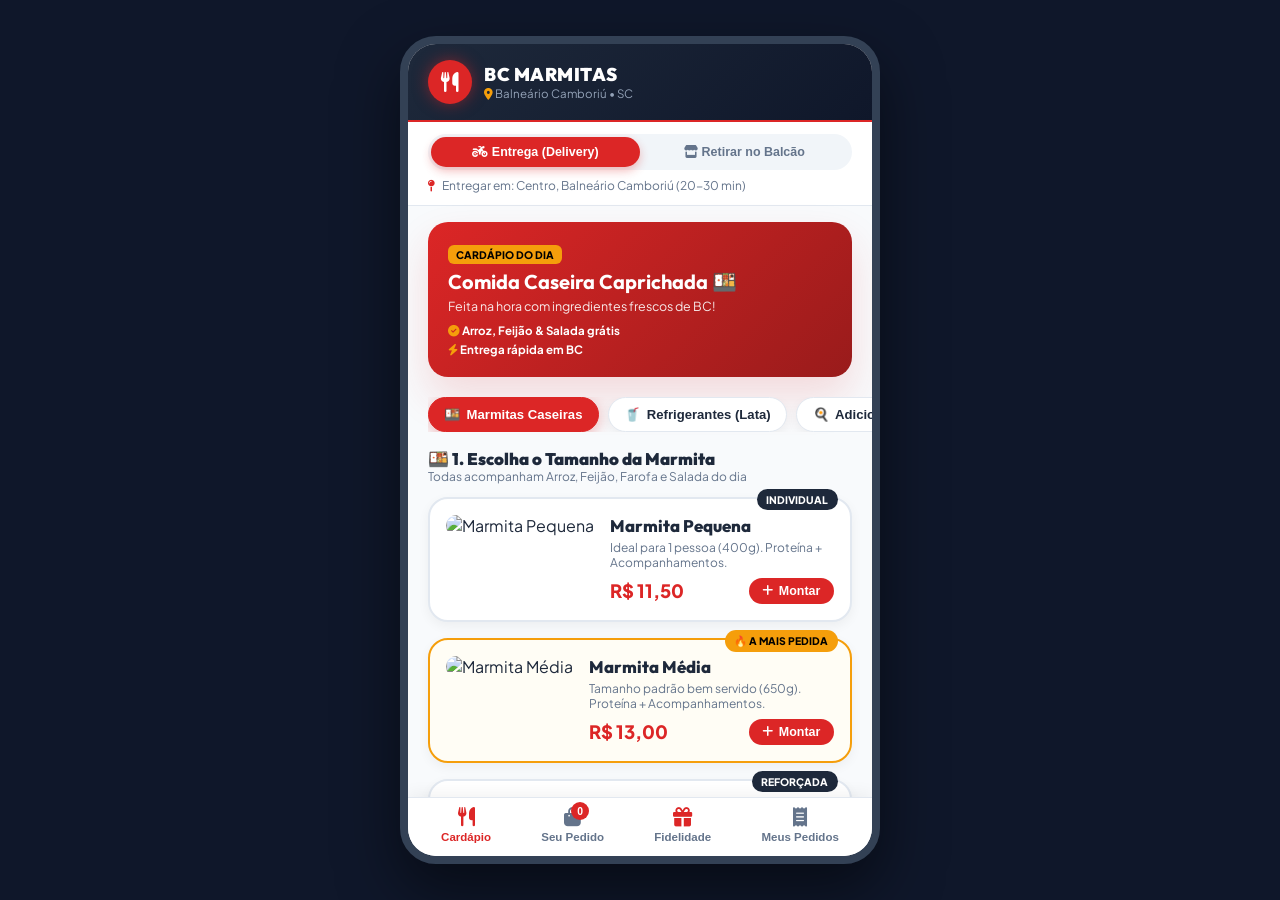
==== index.html @ 0dae3497 "update index.html 23:28" ====
<!DOCTYPE html>
<html lang="pt-BR">
<head>
  <meta charset="UTF-8" />
  <meta name="viewport" content="width=device-width, initial-scale=1.0, maximum-scale=1.0, user-scalable=no" />
  <title>BC Marmitas - Comida Caseira em Balneário Camboriú</title>
  
  <!-- Google Fonts & Font Awesome -->
  <link rel="preconnect" href="https://fonts.googleapis.com" />
  <link rel="preconnect" href="https://fonts.gstatic.com" crossorigin />
  <link href="https://fonts.googleapis.com/css2?family=Plus+Jakarta+Sans:wght@400;500;600;700;800&family=Outfit:wght@600;700;800;900&display=swap" rel="stylesheet" />
  <link rel="stylesheet" href="https://cdnjs.cloudflare.com/ajax/libs/font-awesome/6.4.0/css/all.min.css" />
  
  <link rel="stylesheet" href="styles.css?v=2.0" />
</head>
<body>

  <!-- MOBILE APP CONTAINER FRAME -->
  <div class="mobile-app-shell">

    <!-- RESTAURANT BRANDED HEADER -->
    <header class="app-header brand-header">
      <div class="brand-title-group">
        <div class="brand-logo-circle">
          <i class="fa-solid fa-utensils"></i>
        </div>
        <div class="brand-name-box">
          <h1>BC MARMITAS</h1>
          <p><i class="fa-solid fa-location-dot text-yellow"></i> Balneário Camboriú • SC</p>
        </div>
      </div>
    </header>

    <!-- DELIVERY / PICKUP TOGGLE BAR -->
    <section class="fulfillment-bar">
      <div class="fulfillment-toggle">
        <button class="f-btn active" id="f-btn-delivery" onclick="setFulfillmentMode('delivery')">
          <i class="fa-solid fa-motorcycle"></i> Entrega (Delivery)
        </button>
        <button class="f-btn" id="f-btn-pickup" onclick="setFulfillmentMode('pickup')">
          <i class="fa-solid fa-store"></i> Retirar no Balcão
        </button>
      </div>
      <div class="address-subbar">
        <i class="fa-solid fa-map-pin text-red"></i>
        <span id="delivery-address-display">Entregar em: Centro, Balneário Camboriú (20-30 min)</span>
      </div>
    </section>

    <!-- BANNER PROMO & CARDÁPIO DO DIA -->
    <section class="today-menu-banner">
      <div class="banner-card">
        <span class="banner-badge">CARDÁPIO DO DIA</span>
        <h2>Comida Caseira Caprichada 🍱</h2>
        <p>Feita na hora com ingredientes frescos de BC!</p>
        <div class="banner-features">
          <span><i class="fa-solid fa-circle-check text-yellow"></i> Arroz, Feijão & Salada grátis</span>
          <span><i class="fa-solid fa-bolt text-yellow"></i> Entrega rápida em BC</span>
        </div>
      </div>
    </section>

    <!-- QUICK CATEGORY NAV TABS -->
    <section class="categories-section">
      <div class="categories-scroll" id="categories-container">
        <button class="cat-pill active" data-cat="marmitas" onclick="scrollToSection('sec-marmitas', this)">
          <span class="cat-emoji">🍱</span>
          <span>Marmitas Caseiras</span>
        </button>
        <button class="cat-pill" data-cat="bebidas" onclick="scrollToSection('sec-bebidas', this)">
          <span class="cat-emoji">🥤</span>
          <span>Refrigerantes (Lata)</span>
        </button>
        <button class="cat-pill" data-cat="adicionais" onclick="scrollToSection('sec-adicionais', this)">
          <span class="cat-emoji">🍳</span>
          <span>Adicionais Extras</span>
        </button>
      </div>
    </section>

    <!-- MAIN APP CONTENT (MARMITAS & BEBIDAS CATALOG) -->
    <main class="feed-section">

      <!-- SECTION 1: ECOLHA O TAMANHO DA MARMITA -->
      <section class="catalog-group" id="sec-marmitas">
        <div class="group-header">
          <h3>🍱 1. Escolha o Tamanho da Marmita</h3>
          <p>Todas acompanham Arroz, Feijão, Farofa e Salada do dia</p>
        </div>

        <div class="marmita-sizes-grid">
          
          <!-- MARMITA PEQUENA: R$ 11,50 -->
          <div class="marmita-card" onclick="openMarmitaBuilderModal('pequena', 'Marmita Pequena', 11.50)">
            <div class="marmita-badge">INDIVIDUAL</div>
            <div class="marmita-img">
              <img src="https://images.unsplash.com/photo-1546069901-ba9599a7e63c?w=400" alt="Marmita Pequena" />
            </div>
            <div class="marmita-details">
              <h4>Marmita Pequena</h4>
              <p>Ideal para 1 pessoa (400g). Proteína + Acompanhamentos.</p>
              <div class="marmita-price-row">
                <span class="marmita-price">R$ 11,50</span>
                <button type="button" class="btn-select-marmita" onclick="openMarmitaBuilderModal('pequena', 'Marmita Pequena', 11.50)"><i class="fa-solid fa-plus"></i> Montar</button>
              </div>
            </div>
          </div>

          <!-- MARMITA MÉDIA: R$ 13,00 -->
          <div class="marmita-card popular-card" onclick="openMarmitaBuilderModal('media', 'Marmita Média', 13.00)">
            <div class="marmita-badge badge-popular">🔥 A MAIS PEDIDA</div>
            <div class="marmita-img">
              <img src="https://images.unsplash.com/photo-1543339308-43e59d6b73a6?w=400" alt="Marmita Média" />
            </div>
            <div class="marmita-details">
              <h4>Marmita Média</h4>
              <p>Tamanho padrão bem servido (650g). Proteína + Acompanhamentos.</p>
              <div class="marmita-price-row">
                <span class="marmita-price">R$ 13,00</span>
                <button type="button" class="btn-select-marmita" onclick="openMarmitaBuilderModal('media', 'Marmita Média', 13.00)"><i class="fa-solid fa-plus"></i> Montar</button>
              </div>
            </div>
          </div>

          <!-- MARMITA GRANDE: R$ 15,00 -->
          <div class="marmita-card" onclick="openMarmitaBuilderModal('grande', 'Marmita Grande', 15.00)">
            <div class="marmita-badge">REFORÇADA</div>
            <div class="marmita-img">
              <img src="https://images.unsplash.com/photo-1547592180-85f173990554?w=400" alt="Marmita Grande" />
            </div>
            <div class="marmita-details">
              <h4>Marmita Grande</h4>
              <p>Para quem tem bastante fome (850g). Proteína farta + Acompanhamentos.</p>
              <div class="marmita-price-row">
                <span class="marmita-price">R$ 15,00</span>
                <button type="button" class="btn-select-marmita" onclick="openMarmitaBuilderModal('grande', 'Marmita Grande', 15.00)"><i class="fa-solid fa-plus"></i> Montar</button>
              </div>
            </div>
          </div>

        </div>
      </section>

      <!-- SECTION 2: REFRIGERANTES LATA -->
      <section class="catalog-group margin-top-lg" id="sec-bebidas">
        <div class="group-header">
          <h3>🥤 2. Refrigerantes & Bebidas (Lata 350ml)</h3>
          <p>Geladinhas para acompanhar sua refeição em BC</p>
        </div>

        <div class="drinks-list" id="drinks-container">
          <!-- JS Rendered Drinks -->
        </div>
      </section>

      <!-- SECTION 3: ADICIONAIS EXTRAS -->
      <section class="catalog-group margin-top-lg" id="sec-adicionais">
        <div class="group-header">
          <h3>🍳 3. Adicionais & Extras</h3>
          <p>Deixe sua marmita ainda mais gostosa</p>
        </div>

        <div class="extras-list" id="extras-container">
          <!-- JS Rendered Extras -->
        </div>
      </section>

    </main>

    <!-- FIXED FLOATING ORDER CART BAR (BARRA FIXA SEU PEDIDO) -->
    <div class="sticky-cart-bar" id="sticky-cart-bar" style="display: none;" onclick="toggleCartDrawer()">
      <div class="sticky-cart-info">
        <div class="sticky-cart-count-badge" id="sticky-cart-count">1</div>
        <div class="sticky-cart-text">
          <span>Ver Seu Pedido</span>
          <small id="sticky-cart-subtext">BC Marmitas</small>
        </div>
      </div>
      <div class="sticky-cart-total-group">
        <strong id="sticky-cart-total">R$ 13,00</strong>
        <i class="fa-solid fa-chevron-right"></i>
      </div>
    </div>

    <!-- BOTTOM FLOATING NAVIGATION BAR -->
    <nav class="bottom-nav">
      <button class="nav-item active" onclick="switchMainTab('home', this)">
        <i class="fa-solid fa-utensils"></i>
        <span>Cardápio</span>
      </button>
      <button class="nav-item nav-item-cart" onclick="toggleCartDrawer()">
        <div class="cart-icon-box">
          <i class="fa-solid fa-bag-shopping"></i>
          <span class="nav-cart-badge" id="nav-cart-count">0</span>
        </div>
        <span>Seu Pedido</span>
      </button>
      <button class="nav-item" onclick="openLoyaltyModal()">
        <i class="fa-solid fa-gift text-red"></i>
        <span>Fidelidade</span>
      </button>
      <button class="nav-item" onclick="openMyOrdersModal()">
        <i class="fa-solid fa-receipt"></i>
        <span>Meus Pedidos</span>
      </button>
    </nav>

  </div>

  <!-- MODAL: PROGRAMA DE FIDELIDADE (CUPOM / PONTOS) -->
  <div class="modal-overlay" id="modal-loyalty">
    <div class="modal-content modal-full-height">
      <div class="modal-header bg-red">
        <div>
          <h3>🎁 Clube Fidelidade BC Marmitas</h3>
          <span style="font-size: 0.8rem; opacity: 0.9;">R$ 1,00 gasto = 1 Ponto de Recompensa!</span>
        </div>
        <button class="btn-close-modal" onclick="closeLoyaltyModal()"><i class="fa-solid fa-xmark"></i></button>
      </div>

      <div class="modal-body" style="padding: 1.25rem;">
        
        <!-- STATE A: NÃO LOGADO (CADASTRO / LOGIN) -->
        <div id="loyalty-auth-container">
          <div style="text-align: center; background: #fff5f5; border: 1px dashed #fca5a5; padding: 1.25rem; border-radius: var(--radius-md); margin-bottom: 1.25rem;">
            <i class="fa-solid fa-crown" style="font-size: 2.2rem; color: #dc2626; margin-bottom: 0.5rem;"></i>
            <h4 style="color: var(--color-dark); margin-bottom: 0.25rem;">Junte pontos e troque por marmitas e refri grátis!</h4>
            <p style="font-size: 0.82rem; color: var(--color-muted);">Cadastre seu WhatsApp em 30 segundos e ganhe <strong>20 pontos de bônus</strong> na hora!</p>
          </div>

          <!-- TOGGLE ENTRE LOGIN E CADASTRO -->
          <div style="display: flex; gap: 0.5rem; margin-bottom: 1rem;">
            <button type="button" class="btn btn-secondary btn-full active" id="btn-loyalty-tab-login" onclick="switchLoyaltyAuthTab('login')">Entrar na Minha Conta</button>
            <button type="button" class="btn btn-secondary btn-full" id="btn-loyalty-tab-reg" onclick="switchLoyaltyAuthTab('register')">Criar Nova Conta</button>
          </div>

          <!-- FORM LOGIN -->
          <form id="form-loyalty-login" onsubmit="handleLoyaltyLogin(event)">
            <div class="form-group">
              <label for="loyalty-login-phone">Seu WhatsApp (Celular)</label>
              <input type="tel" id="loyalty-login-phone" placeholder="(47) 99999-8888" required />
            </div>
            <div class="form-group margin-top-sm">
              <label for="loyalty-login-pass">Sua Senha</label>
              <input type="password" id="loyalty-login-pass" placeholder="Digite sua senha..." required />
            </div>
            <button type="submit" class="btn btn-primary btn-red btn-full margin-top-md">
              <i class="fa-solid fa-right-to-bracket"></i> Entrar no Clube Fidelidade
            </button>
          </form>

          <!-- FORM CADASTRO -->
          <form id="form-loyalty-register" onsubmit="handleLoyaltyRegister(event)" style="display: none;">
            <div class="form-group">
              <label for="loyalty-reg-name">Seu Nome Completo</label>
              <input type="text" id="loyalty-reg-name" placeholder="Ex: João da Silva" required />
            </div>
            <div class="form-group margin-top-sm">
              <label for="loyalty-reg-phone">Seu WhatsApp (DDD + Número)</label>
              <input type="tel" id="loyalty-reg-phone" placeholder="47999998888" required />
            </div>
            <div class="form-group margin-top-sm">
              <label for="loyalty-reg-pass">Crie uma Senha Fácil</label>
              <input type="password" id="loyalty-reg-pass" placeholder="Crie uma senha..." required />
            </div>
            <button type="submit" class="btn btn-primary btn-red btn-full margin-top-md">
              <i class="fa-solid fa-user-plus"></i> Criar Minha Conta e Ganhar 20 Pontos
            </button>
          </form>
        </div>

        <!-- STATE B: LOGADO (SALDO + CATÁLOGO DE PRÊMIOS) -->
        <div id="loyalty-dashboard-container" style="display: none;">
          <div style="background: linear-gradient(135deg, #1e293b 0%, #0f172a 100%); color: white; padding: 1.25rem; border-radius: var(--radius-md); margin-bottom: 1.25rem; position: relative;">
            <span style="font-size: 0.78rem; text-transform: uppercase; letter-spacing: 1px; color: #f87171; font-weight: 700;">Cartão Fidelidade</span>
            <h3 style="font-size: 1.2rem; margin: 0.2rem 0;" id="loyalty-user-name">Olá, Cliente!</h3>
            <p style="font-size: 0.8rem; opacity: 0.8;" id="loyalty-user-phone">Whats: (47) 99999-8888</p>
            
            <div style="margin-top: 1rem; background: rgba(255,255,255,0.1); padding: 0.75rem 1rem; border-radius: var(--radius-sm); display: flex; justify-content: space-between; align-items: center;">
              <span>Seu Saldo Atual:</span>
              <strong style="font-size: 1.4rem; color: #facc15;" id="loyalty-user-points">⭐ 0 Pontos</strong>
            </div>

            <button onclick="handleLoyaltyLogout()" style="position: absolute; top: 1rem; right: 1rem; background: rgba(255,255,255,0.15); border: none; color: white; font-size: 0.75rem; padding: 0.35rem 0.65rem; border-radius: 20px; cursor: pointer;">
              Sair
            </button>
          </div>

          <h4 style="font-family: var(--font-heading); color: var(--color-dark); margin-bottom: 0.75rem; font-size: 1.05rem;">
            🎁 Catálogo de Prêmios para Resgatar
          </h4>
          <p style="font-size: 0.8rem; color: var(--color-muted); margin-bottom: 1rem;">
            Resgate seus pontos por cupons e produtos grátis no seu pedido:
          </p>

          <div id="rewards-catalog-list" style="display: flex; flex-direction: column; gap: 0.75rem;">
            <!-- JS Rendered Rewards -->
          </div>
        </div>

      </div>
    </div>
  </div>

  <!-- MODAL: MONTAR MARMITA PASSO A PASSO -->
  <div class="modal-overlay" id="modal-marmita-builder">
    <div class="modal-content modal-full-height">
      <div class="modal-header bg-red">
        <div>
          <h3 id="builder-modal-title">Montar Marmita Média</h3>
          <span style="font-size: 0.8rem; opacity: 0.9;" id="builder-modal-price">Valor Base: R$ 13,00</span>
        </div>
        <button class="btn-close-modal" onclick="closeMarmitaBuilderModal()"><i class="fa-solid fa-xmark"></i></button>
      </div>

      <div class="builder-body">
        
        <!-- PASSO 1: ACOMPANHAMENTOS BASE -->
        <div class="builder-section">
          <h4 class="step-header">1. Acompanhamentos da Marmita <span class="text-red">*</span></h4>
          <div class="options-group" id="sides-options-container">
            <label class="checkbox-option">
              <input type="checkbox" name="marmita-sides" value="Arroz Branco Soltinho" checked />
              <span>🍚 Arroz Soltinho</span>
            </label>
            <label class="checkbox-option">
              <input type="checkbox" name="marmita-sides" value="Feijão Caseiro no Alho" checked />
              <span>🫘 Feijão Caseiro Temperado</span>
            </label>
            <label class="checkbox-option">
              <input type="checkbox" name="marmita-sides" value="Macarrão ao Molho" checked />
              <span>🍝 Macarrão ao Molho Caseiro</span>
            </label>
          </div>
        </div>

        <!-- PASSO 2: CARNE / PROTEÍNA -->
        <div class="builder-section margin-top-md">
          <h4 class="step-header">2. Escolha a Carne / Proteína <span class="text-red">*</span></h4>
          <div class="options-group" id="protein-options-container">
            <label class="radio-option">
              <input type="radio" name="marmita-protein" value="Bife de Carne na Chapa" checked />
              <div class="radio-content">
                <strong>🥩 Carne (Bife de Alcatra / Grelhada na Chapa)</strong>
                <small>Carne macia grelhada na hora com tempero da casa</small>
              </div>
            </label>

            <label class="radio-option">
              <input type="radio" name="marmita-protein" value="Frango Grelhado" />
              <div class="radio-content">
                <strong>🍗 Frango Grelhado</strong>
                <small>Peito de frango suculento grelhado na chapa com ervas</small>
              </div>
            </label>

            <label class="radio-option">
              <input type="radio" name="marmita-protein" value="Frango Empanado" />
              <div class="radio-content">
                <strong>🧀 Frango Empanado (Crocante à Parmegiana)</strong>
                <small>Frango empanado bem crocante com queijo derretido</small>
              </div>
            </label>
          </div>
        </div>

        <!-- PASSO 3: REFRIGERANTE OU ÁGUA -->
        <div class="builder-section margin-top-md">
          <h4 class="step-header">3. Escolha o Refrigerante ou Água (Opcional)</h4>
          <div class="options-group" id="drink-selection-container">
            <label class="radio-option">
              <input type="radio" name="marmita-drink" value="sem_bebida" data-price="0.00" onchange="calcBuilderTotal()" checked />
              <div class="radio-content">
                <strong>❌ Sem Bebida</strong>
                <small>Apenas a marmita caprichada</small>
              </div>
            </label>

            <label class="radio-option">
              <input type="radio" name="marmita-drink" value="Coca-Cola Lata 350ml (+ R$ 5,00)" data-price="5.00" onchange="calcBuilderTotal()" />
              <div class="radio-content">
                <strong>🥤 Coca-Cola Lata 350ml (+ R$ 5,00)</strong>
                <small>Geladinha</small>
              </div>
            </label>

            <label class="radio-option">
              <input type="radio" name="marmita-drink" value="Coca-Cola Zero Lata 350ml (+ R$ 5,00)" data-price="5.00" onchange="calcBuilderTotal()" />
              <div class="radio-content">
                <strong>🥤 Coca-Cola Zero Lata 350ml (+ R$ 5,00)</strong>
                <small>Geladinha</small>
              </div>
            </label>

            <label class="radio-option">
              <input type="radio" name="marmita-drink" value="Guaraná Antarctica Lata 350ml (+ R$ 5,00)" data-price="5.00" onchange="calcBuilderTotal()" />
              <div class="radio-content">
                <strong>🥤 Guaraná Antarctica Lata 350ml (+ R$ 5,00)</strong>
                <small>Geladinho</small>
              </div>
            </label>

            <label class="radio-option">
              <input type="radio" name="marmita-drink" value="Fanta Laranja Lata 350ml (+ R$ 5,00)" data-price="5.00" onchange="calcBuilderTotal()" />
              <div class="radio-content">
                <strong>🥤 Fanta Laranja Lata 350ml (+ R$ 5,00)</strong>
                <small>Geladinha</small>
              </div>
            </label>

            <label class="radio-option">
              <input type="radio" name="marmita-drink" value="Sprite Lata 350ml (+ R$ 5,00)" data-price="5.00" onchange="calcBuilderTotal()" />
              <div class="radio-content">
                <strong>🥤 Sprite Lata 350ml (+ R$ 5,00)</strong>
                <small>Geladinha</small>
              </div>
            </label>

            <label class="radio-option">
              <input type="radio" name="marmita-drink" value="Água Mineral sem Gás 500ml (+ R$ 3,50)" data-price="3.50" onchange="calcBuilderTotal()" />
              <div class="radio-content">
                <strong>💧 Água Mineral sem Gás 500ml (+ R$ 3,50)</strong>
                <small>Fresca</small>
              </div>
            </label>

            <label class="radio-option">
              <input type="radio" name="marmita-drink" value="Água Mineral com Gás 500ml (+ R$ 4,00)" data-price="4.00" onchange="calcBuilderTotal()" />
              <div class="radio-content">
                <strong>💧 Água Mineral com Gás 500ml (+ R$ 4,00)</strong>
                <small>Geladinha com gás</small>
              </div>
            </label>
          </div>
        </div>

        <!-- OBSERVAÇÕES DO CLIENTE -->
        <div class="builder-section margin-top-md">
          <h4 class="step-header">Observações para a Cozinha</h4>
          <input type="text" id="marmita-notes" placeholder="Ex: Sem cebola, feijão por baixo..." />
        </div>

      </div>

      <div class="builder-footer">
        <div class="builder-total-box">
          <span>Total desta Marmita:</span>
          <strong id="builder-final-price" class="text-red">R$ 13,00</strong>
        </div>
        <button class="btn btn-primary btn-red btn-glow" onclick="confirmAddMarmitaToCart()">
          <i class="fa-solid fa-cart-plus"></i> Adicionar ao Pedido
        </button>
      </div>
    </div>
  </div>

  <!-- DRAWER: SEU PEDIDO / SACOLA -->
  <div class="drawer-overlay" id="cart-drawer-overlay" onclick="toggleCartDrawer()"></div>
  <aside class="cart-drawer" id="cart-drawer">
    <div class="drawer-header bg-red">
      <h3><i class="fa-solid fa-bag-shopping"></i> Seu Pedido - BC Marmitas</h3>
      <button class="btn-close-drawer" onclick="toggleCartDrawer()"><i class="fa-solid fa-xmark"></i></button>
    </div>

    <!-- Step 1: Items List -->
    <div class="drawer-body" id="cart-step-items">
      <div class="cart-items-list" id="cart-items-container">
        <!-- JS Rendered Cart Items -->
      </div>

      <div class="cart-checkout-details" id="cart-details-box">
        
        <!-- Bairro de Balneário Camboriú -->
        <div class="form-group margin-top-md">
          <label for="checkout-bairro-bc"><i class="fa-solid fa-map-pin text-red"></i> Seu Bairro em Balneário Camboriú</label>
          <select id="checkout-bairro-bc" onchange="updateDeliveryFeeBC()">
            <option value="Centro" data-fee="3.00">Centro (Taxa R$ 3,00)</option>
            <option value="Barra Norte" data-fee="4.00">Barra Norte (Taxa R$ 4,00)</option>
            <option value="Barra Sul" data-fee="4.00">Barra Sul (Taxa R$ 4,00)</option>
            <option value="Nações" data-fee="3.00">Bairro das Nações (Taxa R$ 3,00)</option>
            <option value="Estados" data-fee="3.50">Bairro dos Estados (Taxa R$ 3,50)</option>
            <option value="Ariribá" data-fee="5.00">Ariribá (Taxa R$ 5,00)</option>
            <option value="Vila Real" data-fee="4.00">Vila Real (Taxa R$ 4,00)</option>
            <option value="Pioneiros" data-fee="4.00">Pioneiros (Taxa R$ 4,00)</option>
            <option value="Retirada Balcao" data-fee="0.00">🛍️ Retirar no Balcão (Sem Taxa)</option>
          </select>
        </div>

        <div class="form-group margin-top-sm">
          <label for="checkout-address-input">Rua e Número da Entrega</label>
          <input type="text" id="checkout-address-input" placeholder="Ex: Av. Brasil, 1500 - Apto 402" required />
        </div>

        <div class="form-group margin-top-sm">
          <label for="checkout-payment-method"><i class="fa-solid fa-wallet text-red"></i> Forma de Pagamento</label>
          <select id="checkout-payment-method">
            <option value="pix">⚡ PIX (Aprovação Instantânea)</option>
            <option value="card">💳 Cartão de Crédito/Débito na Entrega</option>
            <option value="cash">💵 Dinheiro (Troco na Entrega)</option>
          </select>
        </div>

        <div class="cart-summary-box margin-top-md">
          <div class="summary-row">
            <span>Subtotal Refeições:</span>
            <span id="cart-subtotal">R$ 0,00</span>
          </div>
          <div class="summary-row">
            <span>Taxa de Entrega (BC):</span>
            <span id="cart-fee-display">R$ 3,00</span>
          </div>
          <div class="summary-row total-row">
            <span>Total a Pagar:</span>
            <strong id="cart-total-price" class="text-red">R$ 0,00</strong>
          </div>
        </div>
      </div>
    </div>

    <!-- Step 2: PIX Checkout Confirmation -->
    <div class="drawer-body" id="cart-step-pix" style="display: none;">
      <div class="pix-payment-box">
        <div class="pix-badge"><i class="fa-solid fa-qrcode"></i> CHAVE PIX - BC MARMITAS</div>
        <p class="pix-instructions">Escaneie o QR Code ou copie o código abaixo para pagar no app do seu banco:</p>
        
        <div class="qr-code-wrapper">
          <img src="https://api.qrserver.com/v1/create-qr-code/?size=180x180&data=00020126580014br.gov.bcb.pix0136bcmarmitas-bc-santa-catarina-pix-key" alt="QR Code PIX BC Marmitas" />
        </div>

        <div class="pix-copy-box margin-top-md">
          <input type="text" readonly id="pix-copy-input" value="00020126580014br.gov.bcb.pix0136bcmarmitas-pix-chave-99120" />
          <button class="btn btn-secondary" onclick="copyPixCode()"><i class="fa-solid fa-copy"></i> Copiar</button>
        </div>

        <button class="btn btn-success btn-full margin-top-md" onclick="confirmPaymentAndSendToKitchen()">
          <i class="fa-solid fa-check-circle"></i> Enviar Pedido para a Cozinha!
        </button>
      </div>
    </div>

    <div class="drawer-footer" id="cart-footer-actions">
      <button class="btn btn-secondary" onclick="clearCart()">Limpar</button>
      <button class="btn btn-primary btn-red btn-glow" onclick="proceedToCheckoutPayment()">
        <i class="fa-solid fa-arrow-right"></i> Finalizar Pedido
      </button>
    </div>
  </aside>

  <!-- MODAL: MEUS PEDIDOS & ACOMPANHAMENTO -->
  <div class="modal-overlay" id="modal-my-orders">
    <div class="modal-content modal-lg">
      <div class="modal-header bg-dark">
        <h3><i class="fa-solid fa-receipt text-red"></i> Acompanhe seu Pedido em BC</h3>
        <button class="btn-close-modal" onclick="closeMyOrdersModal()"><i class="fa-solid fa-xmark"></i></button>
      </div>

      <div class="modal-body" style="padding: 1.5rem;">
        <div id="user-orders-tracker-list">
          <!-- JS Rendered Orders -->
        </div>
      </div>
    </div>
  </div>

  <!-- Toast Notification Container -->
  <div class="toast-container" id="toast-container"></div>

  <!-- JavaScript -->
  <script src="app.js?v=2.0"></script>
</body>
</html>
---- styles.css ----
/* ==========================================
   BC MARMITAS - MOBILE APP CSS DESIGN SYSTEM
   Balneário Camboriú - Santa Catarina
   ========================================== */

:root {
  /* Color Tokens */
  --color-red: #dc2626;
  --color-red-dark: #991b1b;
  --color-red-light: #fef2f2;
  --color-yellow: #f59e0b;
  --color-amber: #d97706;
  --color-emerald: #10b981;
  --color-dark: #1e293b;
  --color-muted: #64748b;
  --bg-app: #f8fafc;
  --bg-surface: #ffffff;
  --border-color: #e2e8f0;
  
  /* Layout & Fonts */
  --font-main: 'Plus Jakarta Sans', sans-serif;
  --font-heading: 'Outfit', sans-serif;
  --radius-sm: 8px;
  --radius-md: 14px;
  --radius-lg: 20px;
  --radius-full: 999px;
  --shadow-sm: 0 4px 12px rgba(0, 0, 0, 0.05);
  --shadow-md: 0 10px 25px rgba(0, 0, 0, 0.08);
  --shadow-lg: 0 20px 40px rgba(220, 38, 38, 0.15);
}

* {
  box-sizing: border-box;
  margin: 0;
  padding: 0;
  -webkit-tap-highlight-color: transparent;
}

body {
  font-family: var(--font-main);
  background: #0f172a;
  color: var(--color-dark);
  display: flex;
  justify-content: center;
  align-items: center;
  min-height: 100vh;
  padding: 0;
}

/* App Shell (Mobile Frame Simulation on Desktop) */
.mobile-app-shell {
  width: 100%;
  max-width: 480px;
  height: 100vh;
  max-height: 920px;
  background: var(--bg-app);
  box-shadow: 0 25px 60px rgba(0, 0, 0, 0.5);
  display: flex;
  flex-direction: column;
  position: relative;
  overflow-y: auto;
  overflow-x: hidden;
  border-radius: 0;
}

@media (min-width: 520px) {
  .mobile-app-shell {
    border-radius: 36px;
    height: 92vh;
    border: 8px solid #334155;
  }
}

/* Telas Reais de Celular (Mobile Native Sticky/Fixed Navigation) */
@media (max-width: 519px) {
  .bottom-nav {
    position: fixed !important;
    bottom: 0 !important;
    left: 0 !important;
    right: 0 !important;
    width: 100% !important;
    z-index: 99 !important;
  }

  .sticky-cart-bar {
    position: fixed !important;
    bottom: 64px !important;
    left: 1rem !important;
    right: 1rem !important;
    z-index: 98 !important;
  }
}

/* App Branded Header */
.app-header.brand-header {
  background: linear-gradient(135deg, #1e293b 0%, #0f172a 100%);
  color: #ffffff;
  padding: 1rem 1.25rem;
  display: flex;
  justify-content: space-between;
  align-items: center;
  position: sticky;
  top: 0;
  z-index: 50;
  border-bottom: 2px solid var(--color-red);
}

.brand-title-group {
  display: flex;
  align-items: center;
  gap: 0.75rem;
}

.brand-logo-circle {
  width: 44px;
  height: 44px;
  background: var(--color-red);
  color: #ffffff;
  border-radius: 50%;
  display: flex;
  justify-content: center;
  align-items: center;
  font-size: 1.25rem;
  box-shadow: 0 0 15px rgba(220, 38, 38, 0.5);
}

.brand-name-box h1 {
  font-family: var(--font-heading);
  font-size: 1.15rem;
  font-weight: 900;
  letter-spacing: 0.5px;
}

.brand-name-box p {
  font-size: 0.72rem;
  color: #94a3b8;
}

.btn-partner-toggle {
  background: rgba(220, 38, 38, 0.2);
  color: #ffffff;
  border: 1px solid var(--color-red);
  padding: 0.4rem 0.75rem;
  border-radius: var(--radius-full);
  font-size: 0.75rem;
  font-weight: 800;
  cursor: pointer;
  display: flex;
  align-items: center;
  gap: 0.35rem;
}

/* Fulfillment Mode Bar (Delivery vs Pickup) */
.fulfillment-bar {
  background: var(--bg-surface);
  padding: 0.75rem 1.25rem;
  border-bottom: 1px solid var(--border-color);
}

.fulfillment-toggle {
  display: flex;
  background: #f1f5f9;
  border-radius: var(--radius-full);
  padding: 3px;
}

.f-btn {
  flex: 1;
  background: transparent;
  border: none;
  padding: 0.5rem;
  border-radius: var(--radius-full);
  font-size: 0.78rem;
  font-weight: 800;
  color: var(--color-muted);
  cursor: pointer;
  transition: all 0.2s ease;
}

.f-btn.active {
  background: var(--color-red);
  color: #ffffff;
  box-shadow: 0 4px 10px rgba(220, 38, 38, 0.3);
}

.address-subbar {
  display: flex;
  align-items: center;
  gap: 0.4rem;
  font-size: 0.75rem;
  color: var(--color-muted);
  margin-top: 0.5rem;
}

/* Banner Cardápio do Dia */
.today-menu-banner {
  padding: 1rem 1.25rem 0.5rem;
}

.banner-card {
  background: linear-gradient(135deg, #dc2626 0%, #991b1b 100%);
  color: #ffffff;
  border-radius: var(--radius-lg);
  padding: 1.25rem;
  box-shadow: var(--shadow-lg);
}

.banner-badge {
  background: var(--color-yellow);
  color: #000000;
  font-weight: 900;
  font-size: 0.65rem;
  padding: 0.2rem 0.5rem;
  border-radius: 6px;
  text-transform: uppercase;
}

.banner-card h2 {
  font-family: var(--font-heading);
  font-size: 1.25rem;
  margin: 0.4rem 0 0.2rem;
}

.banner-card p {
  font-size: 0.78rem;
  opacity: 0.9;
  margin-bottom: 0.6rem;
}

.banner-features {
  display: flex;
  flex-direction: column;
  gap: 0.25rem;
  font-size: 0.72rem;
  font-weight: 700;
}

/* Categories Horizontal Scroll */
.categories-section {
  padding: 0.75rem 0 0.5rem 1.25rem;
}

.categories-scroll {
  display: flex;
  gap: 0.6rem;
  overflow-x: auto;
  padding-right: 1.25rem;
  scrollbar-width: none;
}

.categories-scroll::-webkit-scrollbar {
  display: none;
}

.cat-pill {
  background: var(--bg-surface);
  border: 1px solid var(--border-color);
  padding: 0.55rem 0.95rem;
  border-radius: var(--radius-full);
  display: flex;
  align-items: center;
  gap: 0.4rem;
  white-space: nowrap;
  font-size: 0.82rem;
  font-weight: 700;
  color: var(--color-dark);
  cursor: pointer;
  transition: all 0.2s ease;
  box-shadow: var(--shadow-sm);
}

.cat-pill.active {
  background: var(--color-red);
  color: #ffffff;
  border-color: var(--color-red);
  box-shadow: 0 4px 14px rgba(220, 38, 38, 0.3);
}

/* Main Catalog Feed */
.feed-section {
  padding: 0.5rem 1.25rem 6rem;
  flex: 1;
}

.catalog-group {
  margin-bottom: 1.5rem;
}

.group-header {
  margin-bottom: 0.85rem;
}

.group-header h3 {
  font-family: var(--font-heading);
  font-size: 1.05rem;
  font-weight: 900;
  color: var(--color-dark);
}

.group-header p {
  font-size: 0.75rem;
  color: var(--color-muted);
}

/* Marmita Sizes Cards Grid */
.marmita-sizes-grid {
  display: flex;
  flex-direction: column;
  gap: 1rem;
}

.marmita-card {
  background: var(--bg-surface);
  border-radius: var(--radius-lg);
  padding: 1rem;
  display: flex;
  gap: 1rem;
  border: 2px solid var(--border-color);
  box-shadow: var(--shadow-sm);
  position: relative;
  cursor: pointer;
  transition: all 0.2s ease;
}

.marmita-card:hover {
  transform: translateY(-2px);
  border-color: var(--color-red);
  box-shadow: var(--shadow-md);
}

.marmita-card.popular-card {
  border-color: var(--color-yellow);
  background: #fffdf5;
}

.marmita-badge {
  position: absolute;
  top: -10px;
  right: 12px;
  background: var(--color-dark);
  color: #ffffff;
  font-size: 0.65rem;
  font-weight: 900;
  padding: 0.25rem 0.6rem;
  border-radius: var(--radius-full);
}

.marmita-badge.badge-popular {
  background: var(--color-yellow);
  color: #000000;
}

.marmita-img img {
  width: 85px;
  height: 85px;
  border-radius: var(--radius-md);
  object-fit: cover;
}

.marmita-details {
  flex: 1;
  display: flex;
  flex-direction: column;
  justify-content: space-between;
}

.marmita-details h4 {
  font-family: var(--font-heading);
  font-size: 1.05rem;
  font-weight: 800;
  color: var(--color-dark);
}

.marmita-details p {
  font-size: 0.75rem;
  color: var(--color-muted);
  margin: 0.2rem 0 0.5rem;
}

.marmita-price-row {
  display: flex;
  justify-content: space-between;
  align-items: center;
}

.marmita-price {
  font-size: 1.15rem;
  font-weight: 900;
  color: var(--color-red);
}

.btn-select-marmita {
  background: var(--color-red);
  color: #ffffff;
  border: none;
  padding: 0.4rem 0.85rem;
  border-radius: var(--radius-full);
  font-size: 0.78rem;
  font-weight: 800;
  cursor: pointer;
  display: flex;
  align-items: center;
  gap: 0.35rem;
}

/* Drinks & Extras Cards List */
.drinks-list, .extras-list {
  display: flex;
  flex-direction: column;
  gap: 0.75rem;
}

.item-row-card {
  background: var(--bg-surface);
  border-radius: var(--radius-md);
  padding: 0.85rem;
  display: flex;
  justify-content: space-between;
  align-items: center;
  border: 1px solid var(--border-color);
}

.item-row-info h5 {
  font-family: var(--font-heading);
  font-size: 0.92rem;
  font-weight: 800;
  color: var(--color-dark);
}

.item-row-info span {
  font-size: 0.88rem;
  font-weight: 800;
  color: var(--color-red);
}

/* Fixed Floating Order Cart Bar (Barra Fixa de Seu Pedido) */
.sticky-cart-bar {
  position: sticky;
  bottom: 62px;
  left: 0;
  right: 0;
  margin: 0 1rem 0.5rem;
  background: linear-gradient(135deg, #dc2626 0%, #991b1b 100%);
  color: #ffffff;
  border-radius: var(--radius-lg);
  padding: 0.75rem 1rem;
  display: flex;
  justify-content: space-between;
  align-items: center;
  box-shadow: 0 10px 25px rgba(220, 38, 38, 0.45);
  cursor: pointer;
  z-index: 55;
  animation: slideUp 0.3s ease;
}

@keyframes slideUp {
  from { transform: translateY(20px); opacity: 0; }
  to { transform: translateY(0); opacity: 1; }
}

.sticky-cart-info {
  display: flex;
  align-items: center;
  gap: 0.75rem;
}

.sticky-cart-count-badge {
  background: #ffffff;
  color: var(--color-red);
  font-weight: 900;
  font-size: 0.85rem;
  width: 28px;
  height: 28px;
  border-radius: 50%;
  display: flex;
  justify-content: center;
  align-items: center;
  box-shadow: 0 2px 6px rgba(0, 0, 0, 0.2);
}

.sticky-cart-text {
  display: flex;
  flex-direction: column;
}

.sticky-cart-text span {
  font-family: var(--font-heading);
  font-size: 0.92rem;
  font-weight: 800;
}

.sticky-cart-text small {
  font-size: 0.72rem;
  opacity: 0.9;
}

.sticky-cart-total-group {
  display: flex;
  align-items: center;
  gap: 0.5rem;
  font-size: 1.05rem;
  font-weight: 900;
}

/* Bottom Floating Navigation Bar (Fixa no Rodapé) */
.bottom-nav {
  position: sticky;
  bottom: 0;
  left: 0;
  right: 0;
  background: var(--bg-surface);
  border-top: 1px solid var(--border-color);
  display: flex;
  justify-content: space-around;
  align-items: center;
  padding: 0.6rem 0.5rem 0.8rem;
  z-index: 50;
  margin-top: auto;
  box-shadow: 0 -4px 15px rgba(0, 0, 0, 0.05);
}

.nav-item {
  background: transparent;
  border: none;
  display: flex;
  flex-direction: column;
  align-items: center;
  gap: 0.25rem;
  color: var(--color-muted);
  font-size: 0.72rem;
  font-weight: 700;
  cursor: pointer;
}

.nav-item i {
  font-size: 1.2rem;
}

.nav-item.active {
  color: var(--color-red);
}

.nav-item-cart {
  position: relative;
}

.cart-icon-box {
  position: relative;
}

.nav-cart-badge {
  position: absolute;
  top: -6px;
  right: -8px;
  background: var(--color-red);
  color: #ffffff;
  font-size: 0.65rem;
  font-weight: 900;
  width: 18px;
  height: 18px;
  border-radius: 50%;
  display: flex;
  justify-content: center;
  align-items: center;
}

/* Modals & Marmita Builder */
.modal-overlay,
.drawer-overlay {
  position: fixed;
  top: 0;
  left: 0;
  right: 0;
  bottom: 0;
  background: rgba(15, 23, 42, 0.6);
  backdrop-filter: blur(4px);
  z-index: 100;
  display: none;
  justify-content: center;
  align-items: center;
}

.modal-overlay.active,
.drawer-overlay.active {
  display: flex !important;
}

.modal-content {
  background: var(--bg-surface);
  width: 92%;
  max-width: 540px;
  border-radius: var(--radius-lg);
  overflow: hidden;
  box-shadow: 0 25px 50px rgba(0, 0, 0, 0.25);
  max-height: 88vh;
  display: flex;
  flex-direction: column;
}

.modal-lg {
  max-width: 820px;
}

.modal-full-height {
  width: 100%;
  max-width: 480px;
  height: 100%;
  max-height: 100%;
  border-radius: 0;
}

.modal-header {
  padding: 1.25rem 1.5rem;
  display: flex;
  justify-content: space-between;
  align-items: center;
  color: #ffffff;
}

.modal-header.bg-red {
  background: linear-gradient(135deg, #dc2626 0%, #991b1b 100%);
}

.modal-header.bg-dark {
  background: #1e293b;
}

.btn-close-modal,
.btn-close-drawer {
  background: rgba(255, 255, 255, 0.2);
  border: none;
  color: #ffffff;
  width: 32px;
  height: 32px;
  border-radius: 50%;
  display: flex;
  justify-content: center;
  align-items: center;
  cursor: pointer;
}

/* Marmita Builder Body & Options */
.builder-body {
  padding: 1.25rem;
  overflow-y: auto;
  flex: 1;
}

.builder-section {
  background: #f8fafc;
  border-radius: var(--radius-md);
  padding: 1rem;
  border: 1px solid var(--border-color);
}

.step-header {
  font-family: var(--font-heading);
  font-size: 0.92rem;
  font-weight: 800;
  color: var(--color-dark);
  margin-bottom: 0.75rem;
}

.options-group {
  display: flex;
  flex-direction: column;
  gap: 0.6rem;
}

.radio-option, .checkbox-option {
  display: flex;
  align-items: flex-start;
  gap: 0.6rem;
  background: #ffffff;
  padding: 0.7rem 0.85rem;
  border-radius: var(--radius-sm);
  border: 1px solid var(--border-color);
  cursor: pointer;
}

.radio-content strong {
  font-size: 0.85rem;
  color: var(--color-dark);
  display: block;
}

.radio-content small {
  font-size: 0.75rem;
  color: var(--color-muted);
}

.builder-footer {
  padding: 1rem 1.25rem;
  background: #ffffff;
  border-top: 1px solid var(--border-color);
  display: flex;
  justify-content: space-between;
  align-items: center;
}

.builder-total-box {
  display: flex;
  flex-direction: column;
}

.builder-total-box span {
  font-size: 0.72rem;
  color: var(--color-muted);
}

.builder-total-box strong {
  font-size: 1.25rem;
}

/* Cart Drawer */
.cart-drawer {
  position: fixed;
  top: 0;
  right: -100%;
  width: 100%;
  max-width: 440px;
  height: 100%;
  background: var(--bg-surface);
  z-index: 110;
  box-shadow: -10px 0 30px rgba(0, 0, 0, 0.2);
  display: flex;
  flex-direction: column;
  transition: right 0.3s cubic-bezier(0.4, 0, 0.2, 1);
}

.cart-drawer.active {
  right: 0;
}

.drawer-header {
  padding: 1.25rem 1.5rem;
  color: #ffffff;
  display: flex;
  justify-content: space-between;
  align-items: center;
}

.drawer-header.bg-red {
  background: linear-gradient(135deg, #dc2626 0%, #991b1b 100%);
}

.drawer-body {
  padding: 1.25rem;
  flex: 1;
  overflow-y: auto;
}

.cart-items-list {
  display: flex;
  flex-direction: column;
  gap: 0.75rem;
}

.cart-item-row {
  display: flex;
  justify-content: space-between;
  align-items: flex-start;
  padding: 0.85rem;
  background: #f8fafc;
  border-radius: var(--radius-md);
  border: 1px solid var(--border-color);
}

.cart-item-info strong {
  font-size: 0.88rem;
  color: var(--color-dark);
  display: block;
}

.cart-item-info small {
  color: var(--color-muted);
  font-size: 0.75rem;
}

.cart-qty-controls {
  display: flex;
  align-items: center;
  gap: 0.5rem;
}

.btn-qty {
  background: #ffffff;
  border: 1px solid var(--border-color);
  width: 26px;
  height: 26px;
  border-radius: 6px;
  font-weight: 800;
  cursor: pointer;
}

.cart-summary-box {
  background: #f8fafc;
  border: 1px solid var(--border-color);
  padding: 1rem;
  border-radius: var(--radius-md);
  margin-top: 1rem;
}

.summary-row {
  display: flex;
  justify-content: space-between;
  font-size: 0.85rem;
  margin-bottom: 0.4rem;
}

.summary-row.total-row {
  border-top: 1px solid var(--border-color);
  padding-top: 0.6rem;
  margin-top: 0.6rem;
  font-size: 1.05rem;
  font-weight: 900;
}

.drawer-footer {
  padding: 1rem 1.25rem;
  background: #f8fafc;
  border-top: 1px solid var(--border-color);
  display: flex;
  gap: 0.75rem;
}

/* Partner Portal Tabs and Forms */
.partner-tabs {
  display: flex;
  gap: 0.4rem;
  overflow-x: auto;
  padding: 0.85rem 1.25rem;
  background: #f8fafc;
  border-bottom: 1px solid var(--border-color);
}

.partner-tab-btn {
  background: #ffffff;
  border: 1px solid var(--border-color);
  padding: 0.5rem 0.85rem;
  border-radius: 20px;
  font-size: 0.8rem;
  font-weight: 800;
  cursor: pointer;
  white-space: nowrap;
}

.partner-tab-btn.active {
  background: var(--color-red);
  color: #ffffff;
  border-color: var(--color-red);
}

.partner-tab-pane {
  display: none;
}

.partner-tab-pane.active {
  display: block;
}

.orders-table-wrapper {
  overflow-x: auto;
}

.admin-orders-table {
  width: 100%;
  border-collapse: collapse;
  font-size: 0.82rem;
}

.admin-orders-table th,
.admin-orders-table td {
  padding: 0.75rem 0.5rem;
  text-align: left;
  border-bottom: 1px solid var(--border-color);
}

.admin-orders-table th {
  background: #f1f5f9;
  font-weight: 800;
  color: var(--color-muted);
}

.status-pill {
  padding: 0.2rem 0.5rem;
  border-radius: 12px;
  font-size: 0.7rem;
  font-weight: 800;
}

.status-pending { background: #fef3c7; color: #b45309; }
.status-paid { background: #dbeafe; color: #1d4ed8; }
.status-delivered { background: #d1fae5; color: #047857; }

/* Buttons & Inputs System */
.btn {
  padding: 0.65rem 1.25rem;
  border-radius: var(--radius-md);
  font-weight: 800;
  font-size: 0.88rem;
  font-family: inherit;
  border: none;
  cursor: pointer;
  display: inline-flex;
  align-items: center;
  justify-content: center;
  gap: 0.5rem;
  transition: all 0.2s ease;
}

.btn-primary.btn-red {
  background: var(--color-red);
  color: #ffffff;
}

.btn-primary.btn-red:hover {
  background: var(--color-red-dark);
}

.btn-secondary {
  background: #e2e8f0;
  color: var(--color-dark);
}

.btn-success {
  background: var(--color-emerald);
  color: #ffffff;
}

.btn-full {
  width: 100%;
}

.form-group {
  display: flex;
  flex-direction: column;
  gap: 0.35rem;
}

.form-group label {
  font-size: 0.8rem;
  font-weight: 700;
  color: var(--color-dark);
}

.form-group input,
.form-group select,
.form-group textarea {
  width: 100%;
  padding: 0.7rem 0.85rem;
  border: 1px solid var(--border-color);
  border-radius: var(--radius-sm);
  font-family: inherit;
  font-size: 0.88rem;
  outline: none;
}

.form-row {
  display: grid;
  grid-template-columns: 1fr 1fr;
  gap: 0.85rem;
}

.margin-top-md { margin-top: 1rem; }
.margin-top-sm { margin-top: 0.5rem; }
.margin-top-lg { margin-top: 1.5rem; }
.text-red { color: var(--color-red); }
.text-yellow { color: var(--color-yellow); }
.text-success { color: var(--color-emerald); }

/* Toast Notifications */
.toast-container {
  position: fixed;
  bottom: 2rem;
  left: 50%;
  transform: translateX(-50%);
  z-index: 200;
  display: flex;
  flex-direction: column;
  gap: 0.5rem;
}

.toast {
  background: #1e293b;
  color: #ffffff;
  padding: 0.75rem 1.25rem;
  border-radius: var(--radius-full);
  font-size: 0.82rem;
  font-weight: 700;
  box-shadow: 0 10px 25px rgba(0, 0, 0, 0.3);
  display: flex;
  align-items: center;
  gap: 0.5rem;
}

.toast-success { border-left: 4px solid var(--color-emerald); }
.toast-warning { border-left: 4px solid var(--color-yellow); }
.toast-info { border-left: 4px solid #3b82f6; }
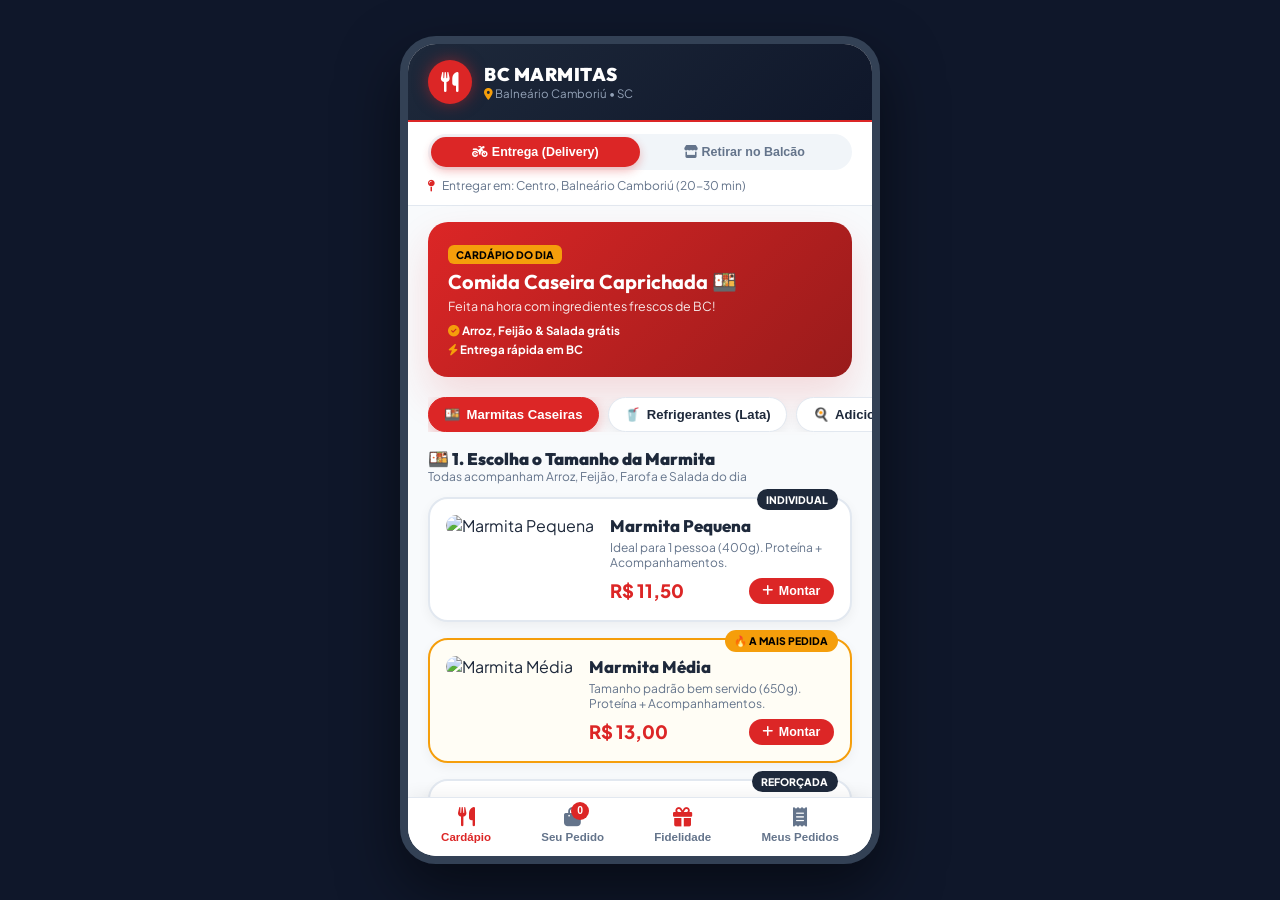
==== commit d4328f37: "update index.html 19:42" ====
--- a/index.html
+++ b/index.html
@@ -566,6 +566,6 @@
   <div class="toast-container" id="toast-container"></div>
 
   <!-- JavaScript -->
-  <script src="app.js?v=2.0"></script>
+  <script src="app.js?v=2.2"></script>
 </body>
 </html>
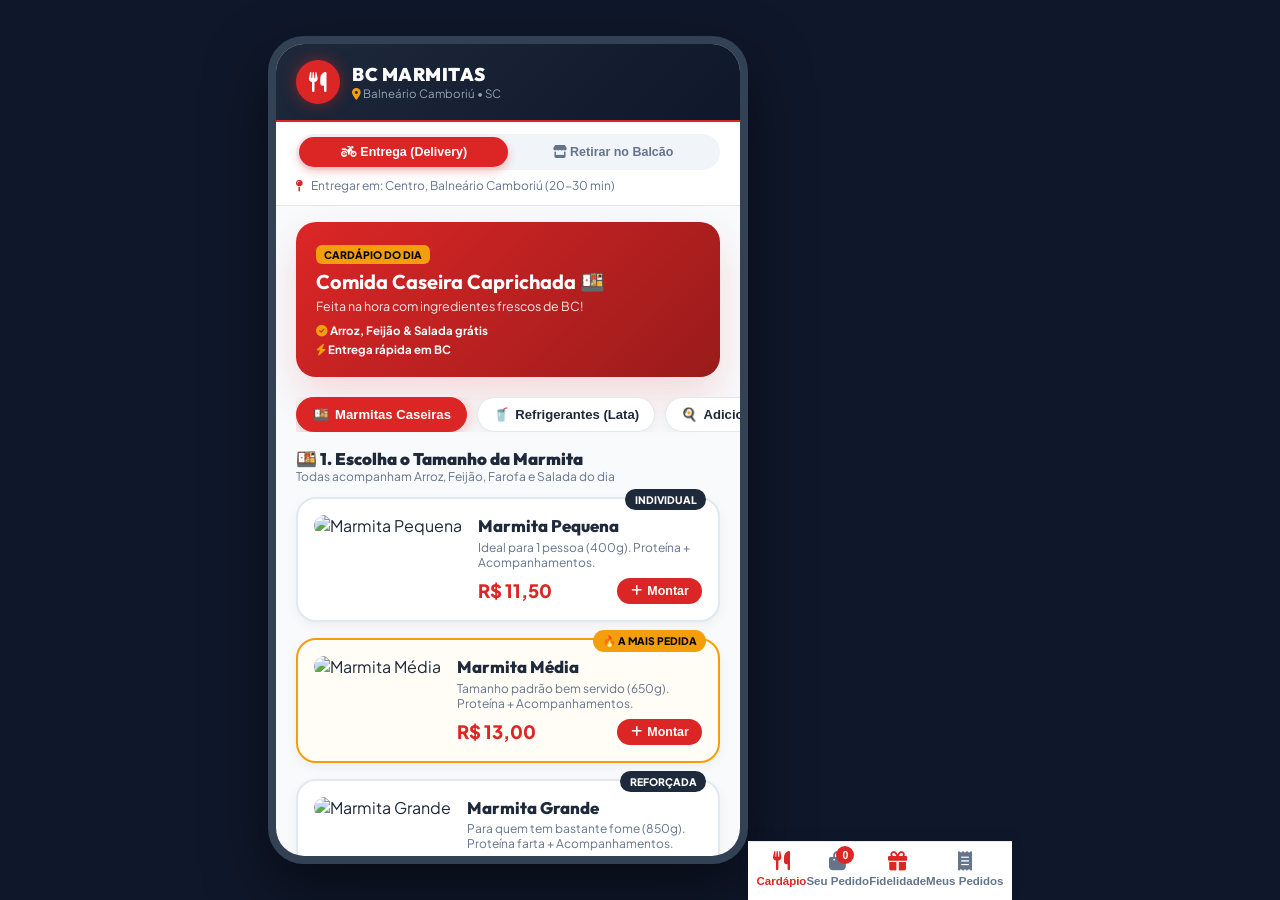
==== commit 1c59152f: "update index.html 10:25" ====
--- a/index.html
+++ b/index.html
@@ -182,7 +182,15 @@
       </div>
     </div>
 
-    <!-- BOTTOM FLOATING NAVIGATION BAR -->
+    <!-- FOOTER DIREITOS AUTORAIS -->
+    <footer style="text-align: center; padding: 1.5rem 1rem 5rem 1rem; font-size: 0.78rem; color: #64748b; border-top: 1px solid #e2e8f0; margin-top: 2rem;">
+      <p>© 2026 BC Marmitas • Todos os direitos reservados</p>
+      <p style="margin-top: 0.25rem; font-weight: 700; color: #dc2626;">Desenvolvido por Eliéder Vicente</p>
+    </footer>
+
+  </div>
+
+  <!-- BOTTOM FLOATING NAVIGATION BAR -->
     <nav class="bottom-nav">
       <button class="nav-item active" onclick="switchMainTab('home', this)">
         <i class="fa-solid fa-utensils"></i>
@@ -562,10 +570,31 @@
     </div>
   </div>
 
+  <!-- MODAL: CUPOM / COMPROVANTE DIGITAL -->
+  <div class="modal-overlay" id="modal-receipt">
+    <div class="modal-content" style="max-width: 480px;">
+      <div class="modal-header bg-dark">
+        <h3><i class="fa-solid fa-receipt text-red"></i> Comprovante do Pedido</h3>
+        <button class="btn-close-modal" onclick="closeReceiptModal()"><i class="fa-solid fa-xmark"></i></button>
+      </div>
+      <div class="modal-body" id="receipt-modal-body" style="padding: 1.25rem;">
+        <!-- JS Rendered Receipt -->
+      </div>
+      <div class="modal-footer" style="padding: 1rem 1.25rem; display: flex; flex-direction: column; gap: 0.5rem; background: #fff;">
+        <button class="btn btn-primary btn-full" onclick="sendReceiptWhatsApp()">
+          <i class="fa-brands fa-whatsapp"></i> Enviar Comprovante no WhatsApp
+        </button>
+        <button class="btn btn-secondary btn-full" onclick="printOrderReceipt()">
+          <i class="fa-solid fa-print"></i> Imprimir Cupom / Salvar PDF
+        </button>
+      </div>
+    </div>
+  </div>
+
   <!-- Toast Notification Container -->
   <div class="toast-container" id="toast-container"></div>
 
   <!-- JavaScript -->
-  <script src="app.js?v=2.2"></script>
+  <script src="app.js?v=2.3"></script>
 </body>
 </html>
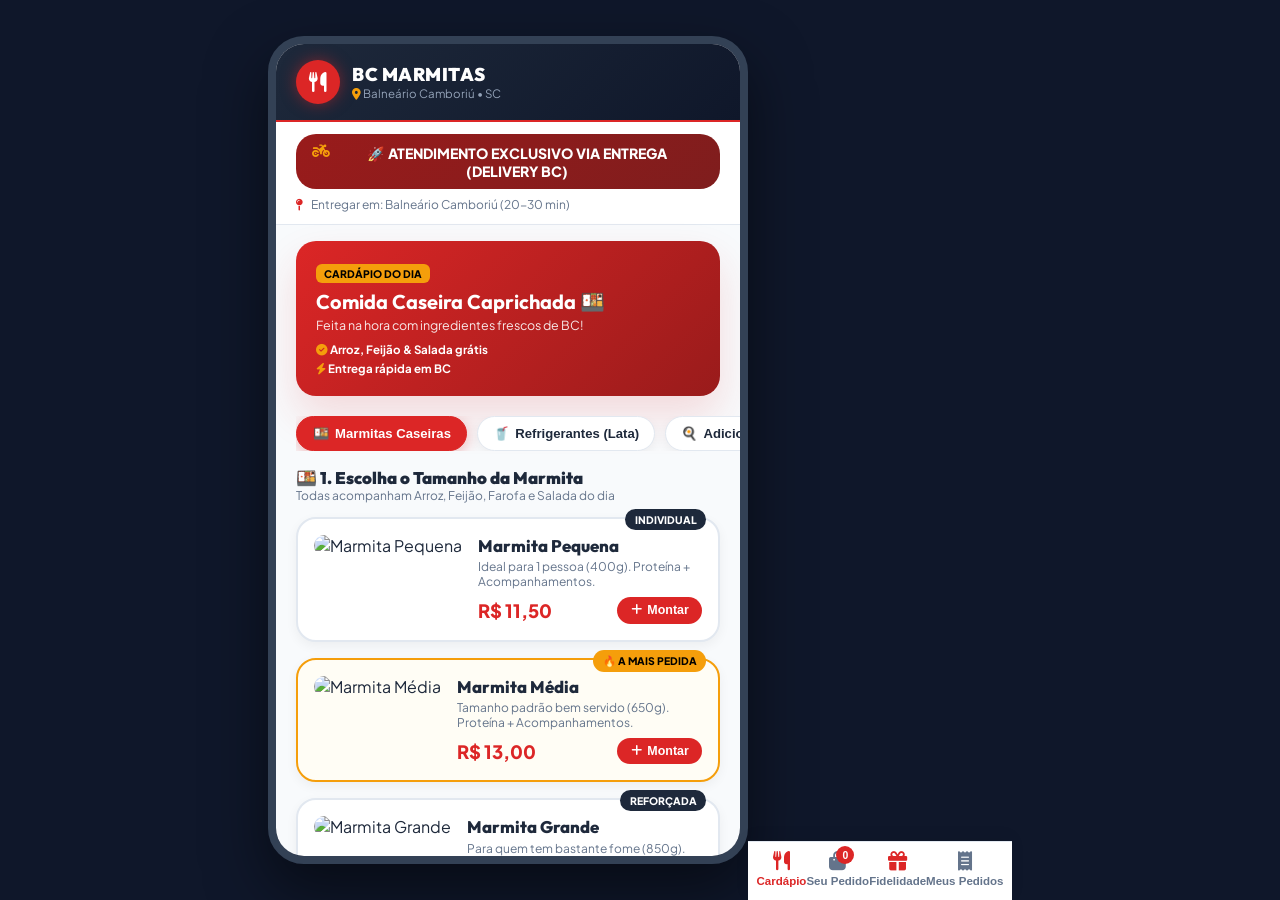
==== commit a8e5ab04: "update index.html 10:42" ====
--- a/index.html
+++ b/index.html
@@ -31,19 +31,14 @@
       </div>
     </header>
 
-    <!-- DELIVERY / PICKUP TOGGLE BAR -->
+    <!-- DELIVERY ONLY BAR -->
     <section class="fulfillment-bar">
-      <div class="fulfillment-toggle">
-        <button class="f-btn active" id="f-btn-delivery" onclick="setFulfillmentMode('delivery')">
-          <i class="fa-solid fa-motorcycle"></i> Entrega (Delivery)
-        </button>
-        <button class="f-btn" id="f-btn-pickup" onclick="setFulfillmentMode('pickup')">
-          <i class="fa-solid fa-store"></i> Retirar no Balcão
-        </button>
+      <div class="fulfillment-toggle" style="background: linear-gradient(135deg, #991b1b 0%, #7f1d1d 100%); color: #ffffff; padding: 0.6rem 1rem; border-radius: 20px; text-align: center; font-weight: 800; font-size: 0.88rem;">
+        <i class="fa-solid fa-motorcycle text-yellow"></i> 🚀 ATENDIMENTO EXCLUSIVO VIA ENTREGA (DELIVERY BC)
       </div>
       <div class="address-subbar">
         <i class="fa-solid fa-map-pin text-red"></i>
-        <span id="delivery-address-display">Entregar em: Centro, Balneário Camboriú (20-30 min)</span>
+        <span id="delivery-address-display">Entregar em: Balneário Camboriú (20-30 min)</span>
       </div>
     </section>
 
@@ -490,7 +485,6 @@
             <option value="Ariribá" data-fee="5.00">Ariribá (Taxa R$ 5,00)</option>
             <option value="Vila Real" data-fee="4.00">Vila Real (Taxa R$ 4,00)</option>
             <option value="Pioneiros" data-fee="4.00">Pioneiros (Taxa R$ 4,00)</option>
-            <option value="Retirada Balcao" data-fee="0.00">🛍️ Retirar no Balcão (Sem Taxa)</option>
           </select>
         </div>
 
